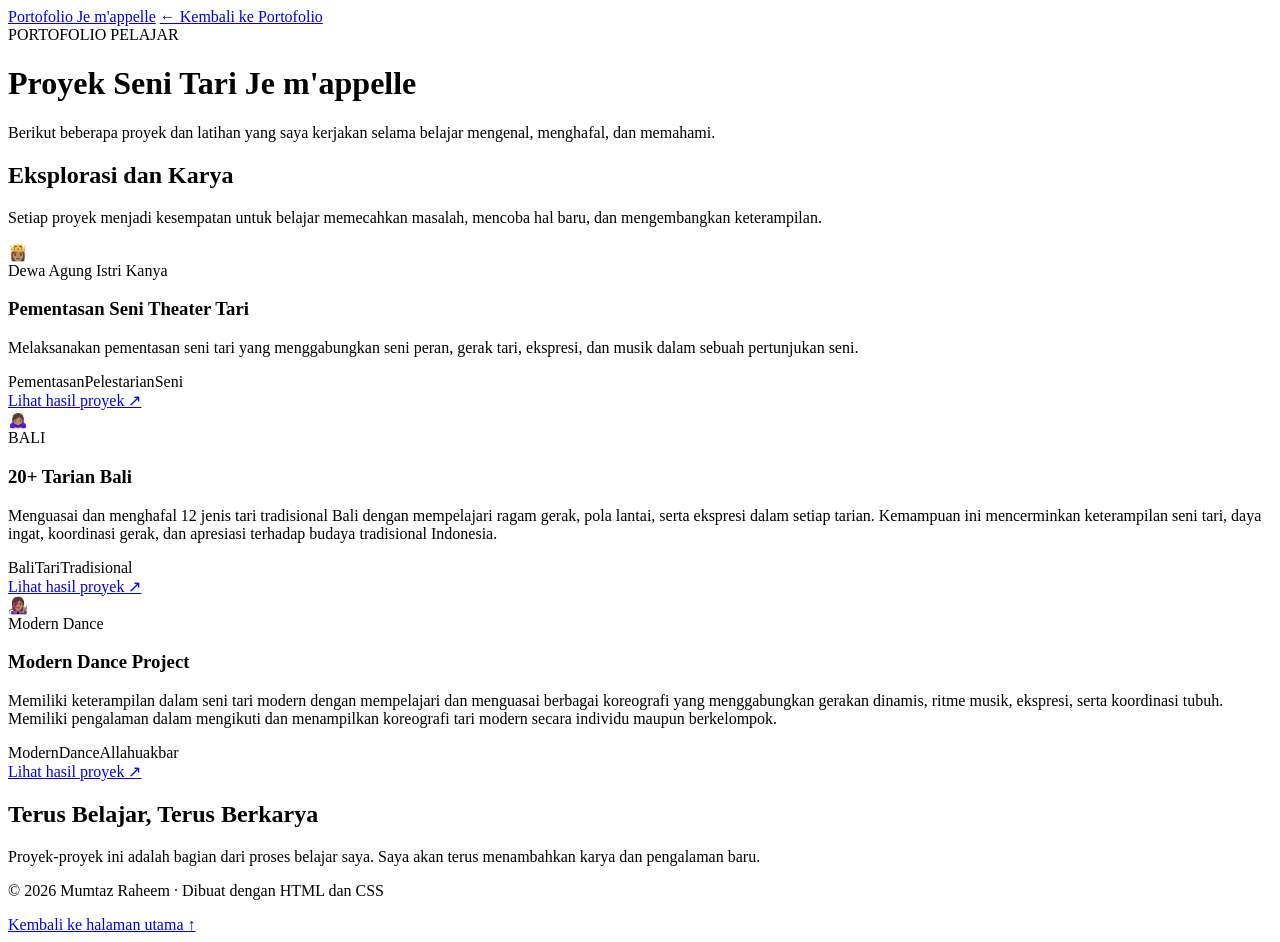
==== SENITARI.html @ 8a14db2e "Add files via upload" ====
<!DOCTYPE html>
<html lang="id">
<head>
  <meta charset="UTF-8">
  <meta name="viewport" content="width=device-width, initial-scale=1.0">
  <meta name="description" content="Kumpulan proyek Informatika saya.">
  <title>Proyek Je m'appelle</title>
  <link rel="stylesheet" href="style-projek3.css">
</head>
<body>
  <header class="site-header">
    <nav class="navbar">
      <a class="brand" href="index.html">Portofolio Je m'appelle</a>
      <a class="back-link" href="index.html">← Kembali ke Portofolio</a>
    </nav>
    <div class="hero">
      <span class="eyebrow">PORTOFOLIO PELAJAR</span>
      <h1>Proyek Seni Tari Je m'appelle</h1>
      <p>Berikut beberapa proyek dan latihan yang saya kerjakan selama belajar mengenal, menghafal, dan memahami.</p>
    </div>
  </header>

  <main class="container">
    <section class="intro">
      <h2>Eksplorasi dan Karya</h2>
      <p>Setiap proyek menjadi kesempatan untuk belajar memecahkan masalah, mencoba hal baru, dan mengembangkan keterampilan.</p>
    </section>

    <article class="project-card">
        <div class="project-visual visual-blue"><span>👸🏽</span></div>
        <div class="project-content">
          <span class="category">Dewa Agung Istri Kanya</span><h3>Pementasan Seni Theater Tari</h3>
          <p>Melaksanakan pementasan seni tari yang menggabungkan seni peran, gerak tari, ekspresi, dan musik dalam sebuah pertunjukan seni.</p>
          <div class="tags"><span>Pementasan</span><span>Pelestarian</span><span>Seni</span></div>
          <a class="project-link" href="https://youtu.be/fxsb88wDGzQ?si=-bn5g1hhUL2q9Rx7">Lihat hasil proyek ↗</a>
        </div>
    </article>

      <article class="project-card">
        <div class="project-visual visual-green"><span>🙇🏽‍♀️</span></div>
        <div class="project-content">
          <span class="category">BALI</span><h3>20+ Tarian Bali</h3>
          <p>Menguasai dan menghafal 12 jenis tari tradisional Bali dengan mempelajari ragam gerak, pola lantai, serta ekspresi dalam setiap tarian. Kemampuan ini mencerminkan keterampilan seni tari, daya ingat, koordinasi gerak, dan apresiasi terhadap budaya tradisional Indonesia.</p>
          <div class="tags"><span>Bali</span><span>Tari</span><span>Tradisional</span></div>
          <a class="project-link" href="https://youtu.be/CfqlhuoPfqM?si=6ZfZdU-SA9Z7frYn">Lihat hasil proyek ↗</a>
        </div>
      </article>

      <article class="project-card">
        <div class="project-visual visual-green"><span>👩🏽‍🎤</span></div>
        <div class="project-content">
          <span class="category">Modern Dance</span><h3>Modern Dance Project</h3>
          <p>Memiliki keterampilan dalam seni tari modern dengan mempelajari dan menguasai berbagai koreografi yang menggabungkan gerakan dinamis, ritme musik, ekspresi, serta koordinasi tubuh. Memiliki pengalaman dalam mengikuti dan menampilkan koreografi tari modern secara individu maupun berkelompok.</p>
          <div class="tags"><span>Modern</span><span>Dance</span><span>Allahuakbar</span></div>
          <a class="project-link" href="dance.mp4">Lihat hasil proyek ↗</a>
        </div>
      </article>
    </section>

    <section class="note">
      <h2>Terus Belajar, Terus Berkarya</h2>
      <p>Proyek-proyek ini adalah bagian dari proses belajar saya. Saya akan terus menambahkan karya dan pengalaman baru.</p>
    </section>
  </main>

  <footer class="footer">
    <p>© 2026 Mumtaz Raheem · Dibuat dengan HTML dan CSS</p>
    <a href="index.html">Kembali ke halaman utama ↑</a>
  </footer>
</body>
</html>
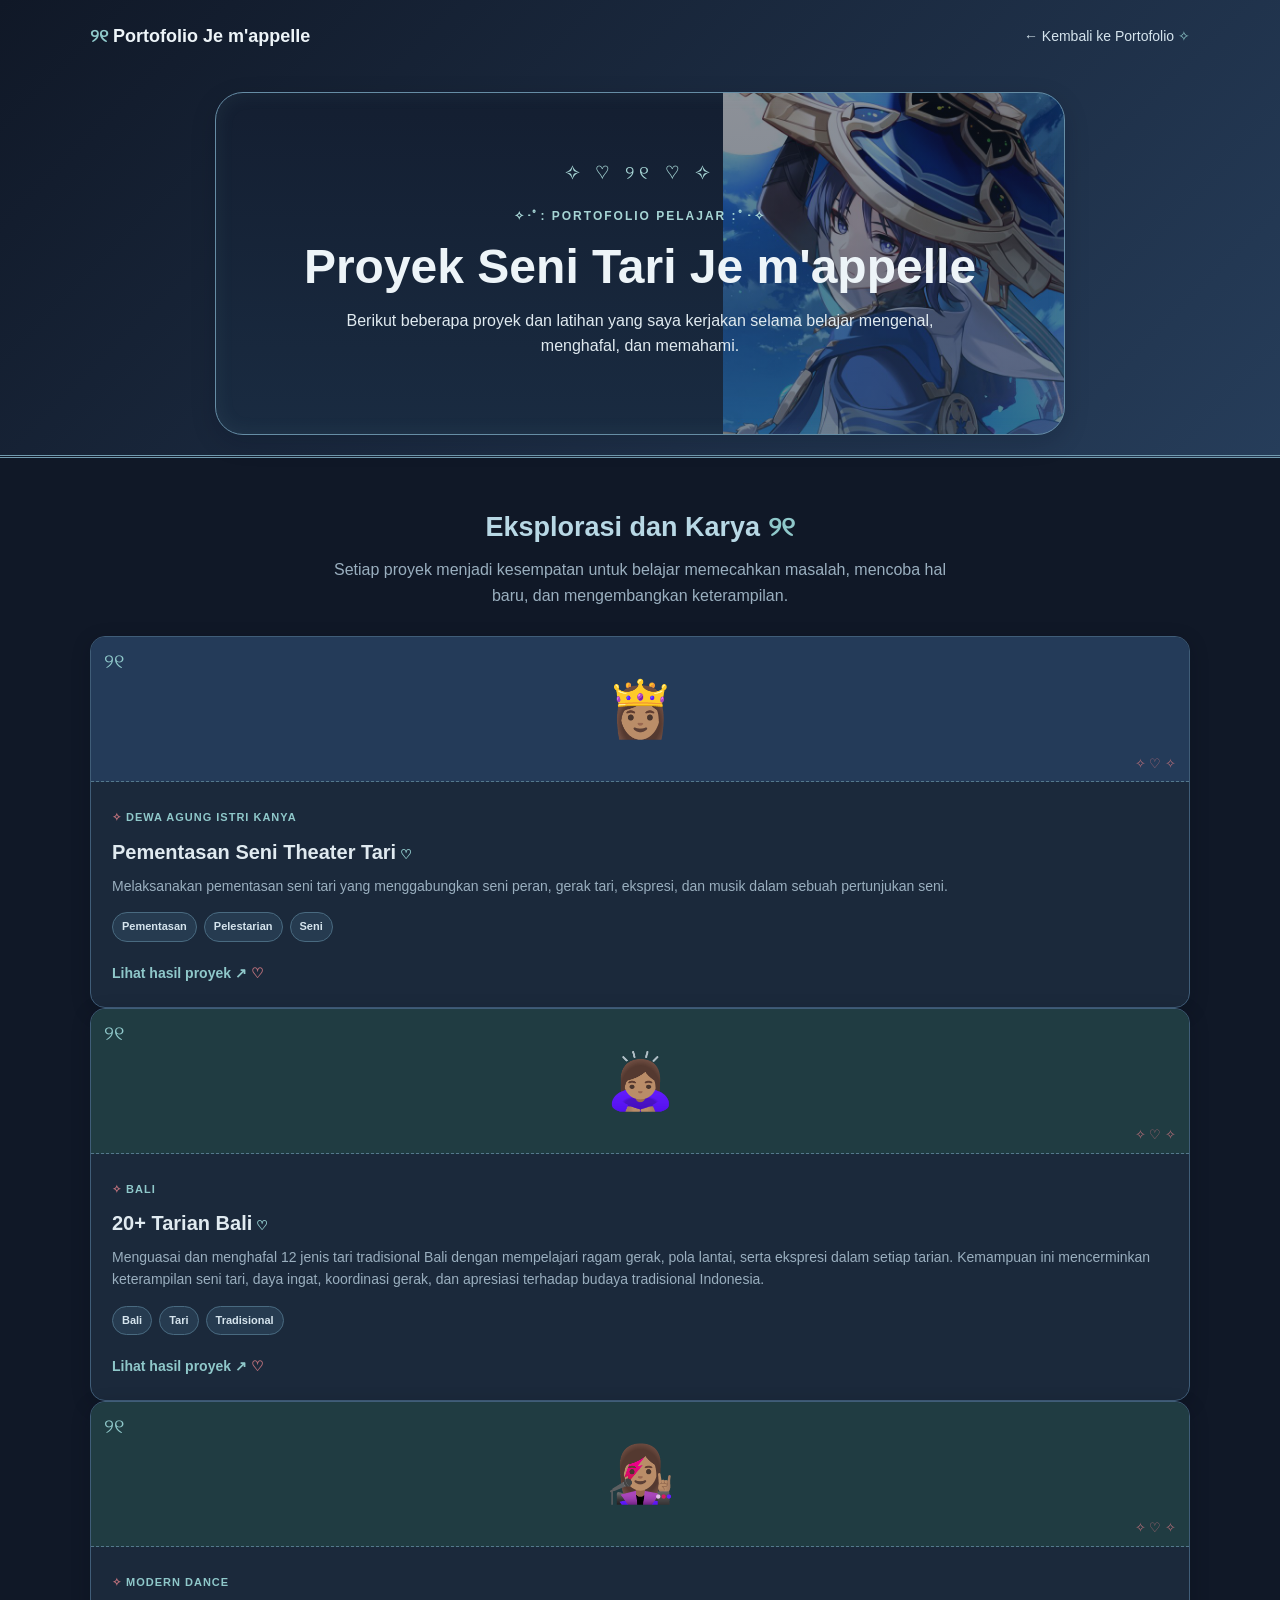
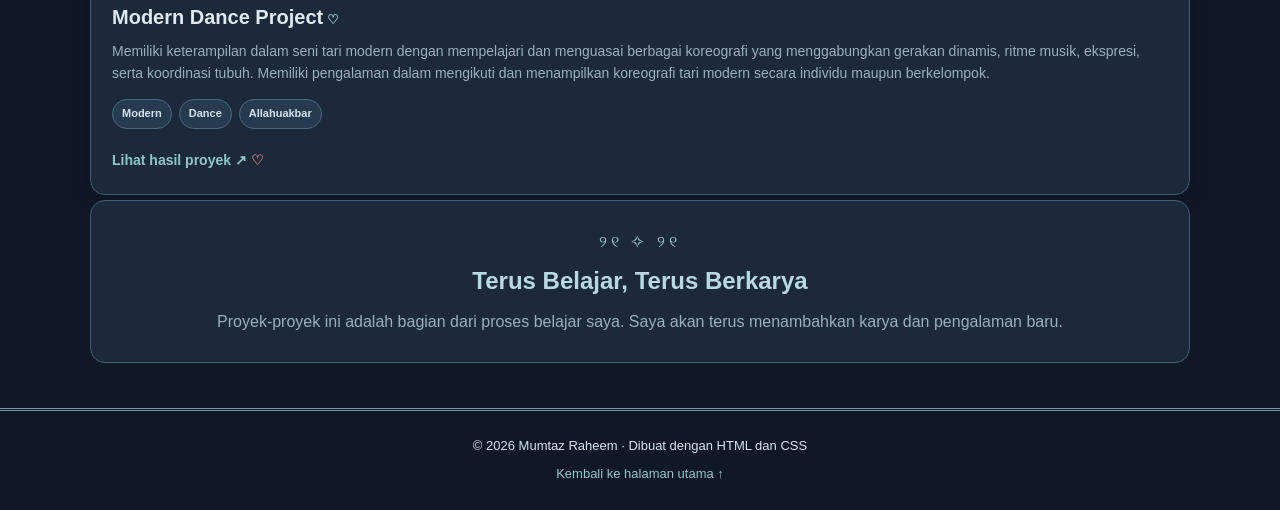
==== commit 29356178: "Update SENITARI.html" ====
--- a/SENITARI.html
+++ b/SENITARI.html
@@ -52,7 +52,7 @@
           <span class="category">Modern Dance</span><h3>Modern Dance Project</h3>
           <p>Memiliki keterampilan dalam seni tari modern dengan mempelajari dan menguasai berbagai koreografi yang menggabungkan gerakan dinamis, ritme musik, ekspresi, serta koordinasi tubuh. Memiliki pengalaman dalam mengikuti dan menampilkan koreografi tari modern secara individu maupun berkelompok.</p>
           <div class="tags"><span>Modern</span><span>Dance</span><span>Allahuakbar</span></div>
-          <a class="project-link" href="dance.mp4">Lihat hasil proyek ↗</a>
+          <a class="project-link" href="JOGET.mp4">Lihat hasil proyek ↗</a>
         </div>
       </article>
     </section>
@@ -68,4 +68,4 @@
     <a href="index.html">Kembali ke halaman utama ↑</a>
   </footer>
 </body>
-</html>+</html>
--- a/style-projek3.css
+++ b/style-projek3.css
@@ -0,0 +1,243 @@
+
+/* CSS EKSTERNAL - BALLADEER ROYAL COQUETTE */
+* { box-sizing: border-box; }
+html { scroll-behavior: smooth; }
+
+body {
+  margin: 0; font-family: Arial, Helvetica, sans-serif;
+  background: #101827; color: #dbe5ee; line-height: 1.6;
+}
+
+.site-header {
+  background: linear-gradient(135deg, #101827, #263d5a);
+  color: #edf4f8; padding: 0 7%;
+  border-bottom: 3px double #729baf;
+}
+
+.navbar {
+  max-width: 1100px; margin: auto; min-height: 72px;
+  display: flex; justify-content: space-between; align-items: center; gap: 20px;
+}
+
+.brand {
+  color: #edf4f8; text-decoration: none;
+  font-weight: bold; font-size: 18px;
+}
+
+.brand::before { content: "୨୧ "; color: #8fc8ca; }
+
+.back-link {
+  color: #d5e4ed; text-decoration: none; font-size: 14px;
+}
+
+.back-link::after { content: " ✧"; color: #8fc8ca; }
+
+.back-link:hover, .footer a:hover { text-decoration: underline; }
+
+.hero {
+  max-width: 850px;
+  margin: 20px auto;
+  text-align: center;
+  padding: 65px 20px 75px;
+  position: relative;
+
+  background-color: #17243a;
+  background-image:
+    linear-gradient(
+      rgba(16, 24, 39, 0.48),
+      rgba(27, 48, 70, 0.60)
+    ),
+    url("Wawan.png");
+
+  background-size: cover, auto 100%;
+  background-position: center, right center;
+  background-repeat: no-repeat;
+
+  border-radius: 28px;
+  overflow: hidden;
+  border: 1px solid #668da5;
+
+  box-shadow:
+    0 8px 25px rgba(3, 12, 25, 0.18),
+    inset 0 0 20px rgba(143, 200, 202, 0.08);
+}
+
+.hero::before {
+  content: "✧  ♡  ୨୧  ♡  ✧";
+  display: block;
+  color: #a6d5d5;
+  font-size: 19px;
+  margin-bottom: 14px;
+  letter-spacing: 5px;
+}
+
+.eyebrow {
+  display: inline-block; color: #a6d5d5;
+  font-size: 12px; font-weight: bold;
+  letter-spacing: 2px; margin-bottom: 12px;
+}
+
+.eyebrow::before { content: "✧･ﾟ: "; }
+.eyebrow::after { content: " :ﾟ･✧"; }
+
+.hero h1 {
+  margin: 0 0 14px;
+  font-size: clamp(32px, 5vw, 48px);
+  line-height: 1.15;
+}
+
+.hero p {
+  max-width: 650px; margin: auto;
+  color: #e0eaf0; font-size: 16px;
+}
+
+.container { width: min(1100px, 90%); margin: 0 auto; }
+
+.intro { text-align: center; padding: 48px 10px 28px; }
+
+.intro h2 {
+  margin: 0 0 8px; color: #b8d8e5; font-size: 27px;
+}
+
+.intro h2::after { content: "  ୨୧"; color: #8fc8ca; }
+
+.intro p { max-width: 650px; margin: auto; color: #9aafbf; }
+
+.project-grid {
+  display: grid; grid-template-columns: repeat(2, minmax(0, 1fr));
+  gap: 22px; padding: 15px 0 45px;
+}
+
+.project-card {
+  background: #1b293b; border: 1px solid #405d78;
+  border-radius: 15px; overflow: hidden;
+  box-shadow: 0 5px 18px rgba(3, 12, 25, .25);
+  transition: transform .2s ease, box-shadow .2s ease;
+}
+
+.project-card:hover {
+  transform: translateY(-5px);
+  box-shadow: 0 12px 25px rgba(3, 12, 25, .40);
+}
+
+.project-visual {
+  min-height: 145px; display: flex;
+  justify-content: center; align-items: center;
+  position: relative;
+  border-bottom: 1px dashed #54788c;
+}
+
+.project-visual::before {
+  content: "୨୧";
+  position: absolute;
+  top: 8px; left: 13px;
+  color: #8fc8ca;
+  font-size: 20px;
+}
+
+.project-visual::after {
+  content: "✧  ♡  ✧";
+  position: absolute;
+  bottom: 7px; right: 13px;
+  color: #b66e79;
+  font-size: 13px;
+}
+
+.project-visual span { font-size: 55px; }
+
+.visual-blue { background: #243b59; }
+.visual-green { background: #203c42; }
+.visual-purple { background: #302c4d; }
+.visual-orange { background: #49303b; }
+.visual-pink { background: #422d42; }
+.visual-teal { background: #1d4149; }
+.visual-yellow { background: #414039; }
+.visual-slate { background: #29364a; }
+
+.project-content { padding: 21px; }
+
+.category {
+  color: #8fc8ca; font-size: 11px; font-weight: bold;
+  letter-spacing: 1px; text-transform: uppercase;
+}
+
+.category::before { content: "✧ "; color: #b66e79; }
+
+.project-content h3 {
+  margin: 7px 0; color: #e0eaf0; font-size: 20px;
+}
+
+.project-content h3::after {
+  content: " ♡"; color: #8fc8ca; font-size: 13px;
+}
+
+.project-content p {
+  color: #9aafbf; font-size: 14px; margin: 0 0 15px;
+}
+
+.tags { display: flex; flex-wrap: wrap; gap: 7px; margin-bottom: 18px; }
+
+.tags span {
+  background: #263b50; color: #d5e4ed;
+  border: 1px solid #496a80;
+  padding: 5px 9px; border-radius: 20px;
+  font-size: 11px; font-weight: bold;
+}
+
+.project-link {
+  display: inline-block; color: #8fc8ca;
+  font-size: 14px; font-weight: bold; text-decoration: none;
+}
+
+.project-link::after { content: " ♡"; color: #b66e79; }
+
+.project-link:hover { color: #d5e4ed; text-decoration: underline; }
+
+.note {
+  background: #1b293b; border: 1px solid #405d78;
+  border-radius: 15px; padding: 28px; text-align: center;
+  margin: 5px 0 45px;
+  position: relative;
+}
+
+.note::before {
+  content: "୨୧  ✧  ୨୧";
+  display: block; color: #8fc8ca;
+  margin-bottom: 8px; letter-spacing: 4px;
+}
+
+.note h2 { margin: 0 0 8px; color: #b8d8e5; }
+.note p { color: #9aafbf; margin: 0; }
+
+.footer {
+  background: #101827; color: #d5e4ed;
+  text-align: center; padding: 25px 15px; font-size: 13px;
+  border-top: 3px double #729baf;
+}
+
+.footer p { margin: 0 0 7px; }
+.footer a { color: #8fc8ca; text-decoration: none; }
+
+.footer p:last-child::after {
+  content: "  ✧  ୨୧  ♡";
+  color: #b66e79;
+}
+
+@media (max-width: 650px) {
+  .site-header { padding: 0 5%; }
+  .navbar { min-height: 65px; }
+  .brand { font-size: 15px; }
+  .back-link { font-size: 12px; }
+
+  .hero {
+    padding: 48px 5px 55px;
+    background-size: cover, auto 100%;
+    background-position: center, right center;
+  }
+
+  .hero p { font-size: 14px; }
+  .container { width: 92%; }
+  .project-grid { grid-template-columns: 1fr; gap: 17px; }
+  .project-visual { min-height: 125px; }
+  .intro { padding-top: 35px; }
+}
